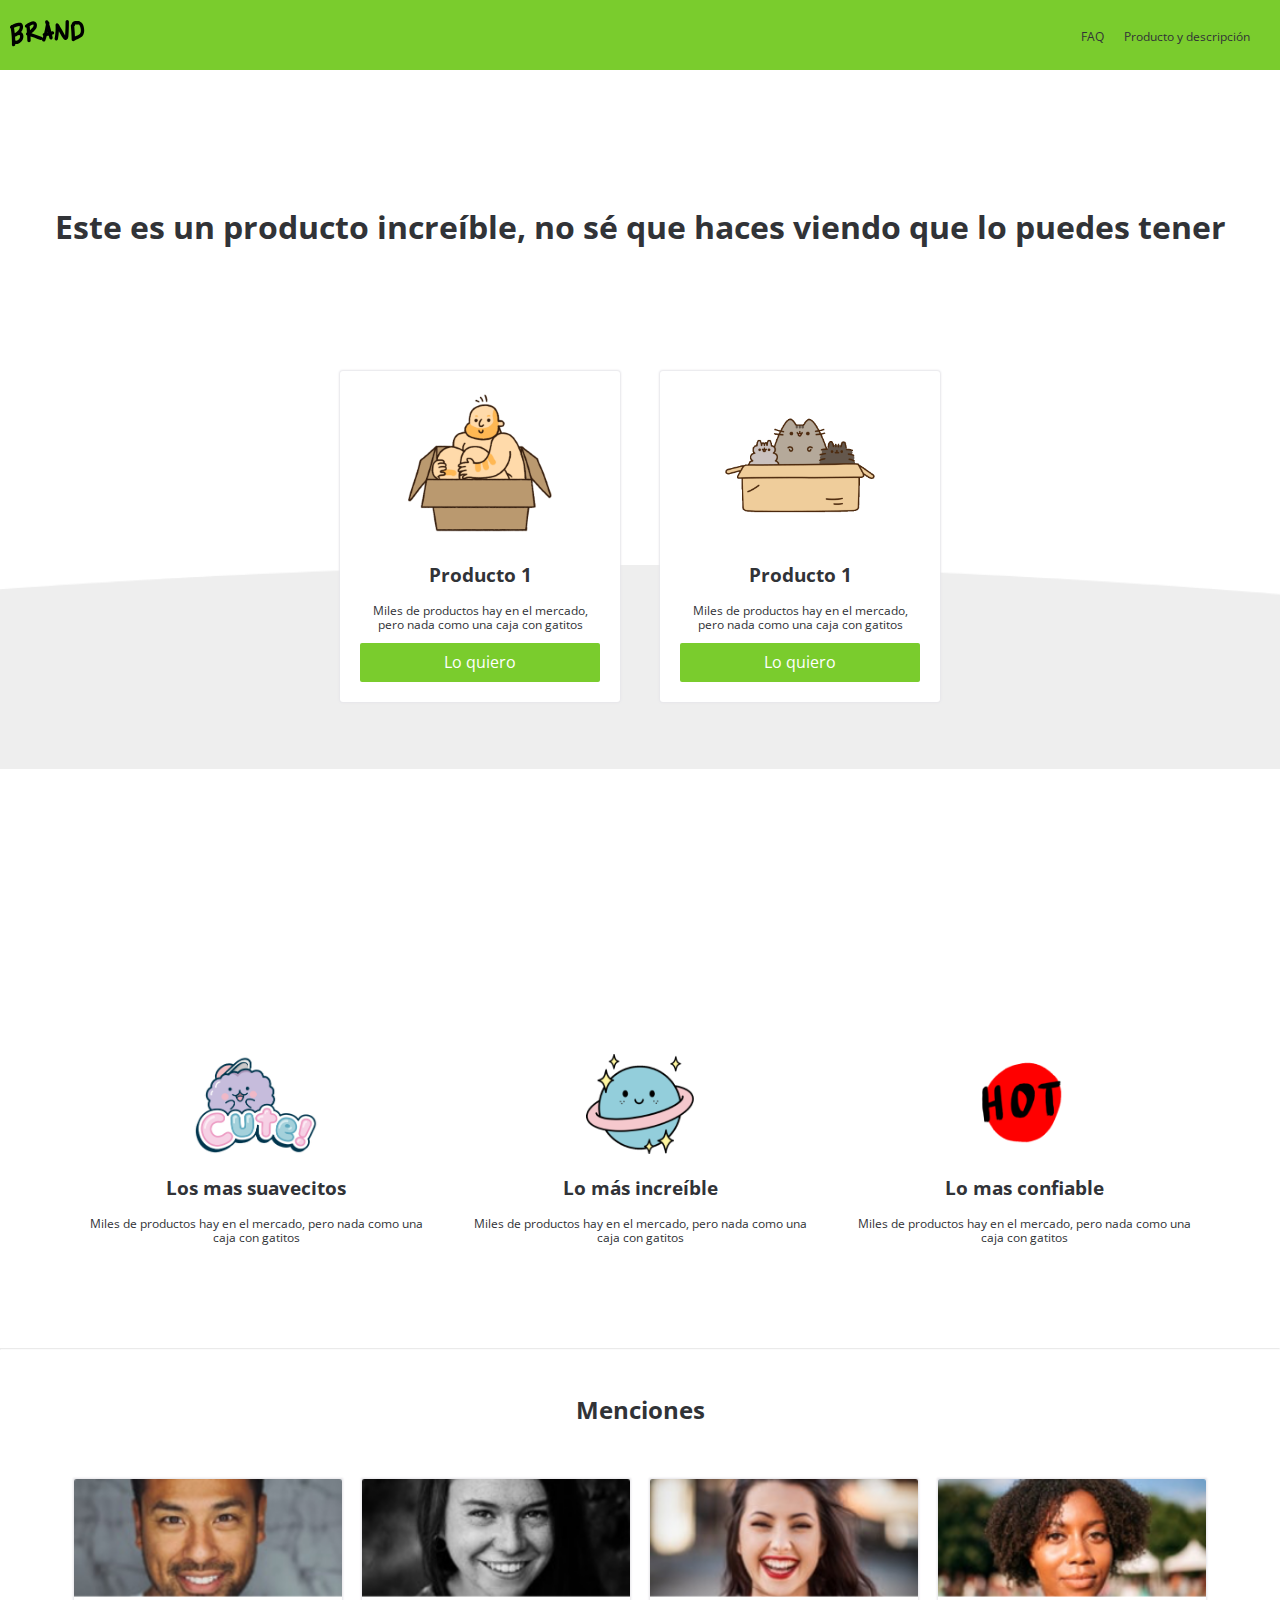
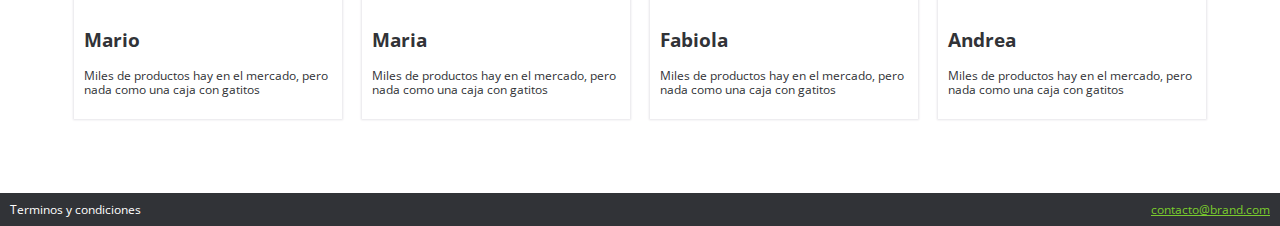
==== portafolio/proyecto1/index.html @ 319ef904 "Primer commit." ====
<!DOCTYPE html>
<html lang="en">
  <head>
    <meta charset="utf-8">
    <meta name="description" content="Este es un sitio de producto genial">
    <!-- Aqui podemos poner algún framework -->

    <!-- Aqui podemos poner algún framework -->
    <link rel="stylesheet" href="css/normalize.css">
    <link rel="stylesheet" href="css/estilos.css">
    <link rel="stylesheet" href="css/mobile.css">
    <link rel="stylesheet" href="css/animations.css">
    <title>Brand - Inicio</title>
    <!-- <title>Brand📦</title> -->

  </head> <!-- Cierra head -->
  <body>

    <!-- navbar -->
    <nav class="top-slide">
      <div class="logo">
        <a href="index.html"><img src="images/logo.png" alt="Brand Logo"></a> 
      </div>
      <div class="menu">
        <ul>
          <li><a href="#">FAQ</a></li>
          <li><a href="producto.html">Producto y descripción</a></li>
        </ul>
      </div>
    </nav>
    <!-- / navbar -->


    <!-- main -->
    <section class="main_section">
      <div class="main fade-in">
        <h1>Este es un producto increíble, no sé que haces viendo que lo puedes tener</h1>
      </div>
      <div class="products">
        <div class="product fadeInUp">
          <div class="content">
            <div class="image-product">
              <img src="images/box1.png" alt="">
            </div>
            <h3>Producto 1</h3>
            <p>Miles de productos hay en el mercado, pero nada como una caja con gatitos</p>
            <a href="venta.html">
              <button class="main_btn">
                Lo quiero
              </button>
            </a>
          </div>
        </div>
        <div class="product fadeInUp">
          <div class="content">
            <div class="image-product">
              <img src="images/box2.png" alt="">
            </div>
            <h3>Producto 1</h3>
            <p>Miles de productos hay en el mercado, pero nada como una caja con gatitos</p>
            <a href="venta.html">
              <button class="main_btn">
                Lo quiero
              </button>
            </a>
          </div>
        </div>
      </div>
    </section>
    <!-- main -->


    <!-- Inicia beneficios -->
    <div class="beneficios">
      <div class="beneficio">
        <div class="content_beneficio">
          <img src="images/b1.png" alt="">
          <h3>Los mas suavecitos</h3>
          <p class="text_beneficio">
            Miles de productos hay en el mercado, pero nada como una caja con gatitos
          </p>
        </div>
      </div>
      <div class="beneficio">
        <div class="content_beneficio">
          <img src="images/b2.png" alt="">
          <h3>Lo más increíble</h3>
          <p class="text_beneficio">
            Miles de productos hay en el mercado, pero nada como una caja con gatitos
          </p>
        </div>
      </div>
      <div class="beneficio">
        <div class="content_beneficio">
          <img src="images/b3.png" alt="">
          <h3>Lo mas confiable</h3>
          <p class="text_beneficio">
            Miles de productos hay en el mercado, pero nada como una caja con gatitos
          </p>
        </div>
      </div>
    </div>
    <!-- Fin beneficios -->
    <hr>
    <!-- Inicia menciones -->
    <h2 class="mention_title">Menciones</h2>
    <div class="mentions">
      <div class="mention">
        <div class="content_mention">
          <img src="images/p1.png" alt="">
          <div class="text">
            <h3>Mario</h3>
            <p>Miles de productos hay en el mercado, pero nada como una caja con gatitos</p>
          </div>
        </div>
      </div>
      <div class="mention">
        <div class="content_mention">
          <img src="images/p2.png" alt="">
          <div class="text">
            <h3>Maria</h3>
            <p>Miles de productos hay en el mercado, pero nada como una caja con gatitos</p>
          </div>
        </div>
      </div>
      <div class="mention">
        <div class="content_mention">
          <img src="images/p3.png" alt="">
          <div class="text">
            <h3>Fabiola</h3>
            <p>Miles de productos hay en el mercado, pero nada como una caja con gatitos</p>
          </div>
        </div>
      </div>
      <div class="mention">
        <div class="content_mention">
          <img src="images/p4.png" alt="">
          <div class="text">
            <h3>Andrea</h3>
            <p>Miles de productos hay en el mercado, pero nada como una caja con gatitos</p>
          </div>
        </div>
      </div>
    </div>
    <!-- Fin de menciones -->
    <!-- Inicio de footer -->
    <footer>
      <div class="option">Terminos y condiciones</div>
      <div class="option contact"><a href="mailto:contacto@brand.com">contacto@brand.com</a></div>
    </footer>
    <!-- Fin de Footer -->

    <!-- Script -->
    <script src="scripts/script.js"></script>
  </body> <!-- Cierra body -->
</html> <!-- Cierra html -->
---- portafolio/proyecto1/css/estilos.css ----
/*
#  ·················
#  ··_______________
#  ·/·___/·___/·___/
#  /·/__(__··|__··)·
#  \___/____/____/··
#  ·················
*/
@import url('https://fonts.googleapis.com/css?family=Open+Sans:400,700');
/*------ Variables */
:root{
  /*------ Colores */
  --green-color: #7ACC2D;
  --black-color: #313337;
  --white-color: white;
  /*------ Tipografía */
  --normal:12px;
  /*------ Espaciado */
  --space:10px;
  --space-2:20px;
  /*------ Box shadow*/
  --box:0px 0 2px 1px #e6e5e9;
}

/* -------------------------------------------  */
html, body{
  margin:0;
  padding: 0;
  font-family: 'Open Sans', sans-serif;
  color: var(--black-color);
}

p, label{
  font-size: var(--normal);
}

nav{
  display: flex;
  justify-content: space-between;
  align-items: center;
  padding: var(--space);
  min-height: 50px;
  background-color: var(--green-color);
}

nav a{
  text-decoration: none;
  color: var(--black-color);
  font-size: var(--normal);
}

nav a:hover{
  color: var(--white-color);
}

nav ul {
  display: flex;
}

nav ul li{
  padding-right: 20px;
  list-style: none;
}

hr{
  opacity: .2;
}

/* ------------------------------------------- MAIN SECTION */

.main_section{
  min-height: 100vh;
  text-align: center;
}

.main {
  margin: 0;
  padding: 0;
  display: flex;
  align-items: center;
  justify-content: center;
  height: 35vh;
  width: 100%;
  position: relative;
}

.main_btn{
  padding: var(--space);
  background-color: var(--green-color);
  width: 100%;
  border: 0px;
  border-radius: 2px;
  cursor: pointer;
  color: var(--white-color);
}
.main_btn:hover{
  background-color: #63a426;
}

/* -------------------------------------------  PRODUCTOS */

.products{
  background-image: url("../images/curve.png");
  background-size: cover;
  background-position: 50% 20vh;
  background-repeat: no-repeat;
  height: 0vh;
  padding: 15% 25vw;
  display: flex;
}

.product{
  padding: 20px;
  margin-top: -226px;
}

.image-product{
  text-align: center;
}

.content{
  padding: 20px;
  background: var(--white-color);
  border-radius: 3px;
  box-shadow: 0px 0 2px 1px #e6e5e9;
}


/* Beneficios */
.beneficios{
  padding: 5%;
  display: flex;
}

.beneficio{
  text-align: center;
  padding: 20px;
}

.beneficio img{
  max-height: 100px
}

.text_beneficio{
  text-align: center;
  /* justify-content: center; */
}

/* Mentions */
.mentions{
  display: flex;
  padding: 0 5% 5% 5%;
}
.mention img{
  width: 100%;
}
.mention_title{
  text-align: center;
  padding: 2%;
}
.mention{
  padding: var(--space);
}
.content_mention{
  box-shadow: 0px 0 2px 1px #e6e5e9;
}
.mention .text{
  padding: var(--space);
}
/* ------------------------------------------- Venta */

.modulo_pago{
background-color:var(--white-color);
box-shadow: var(--box);
padding:var(--space-2);
}

.modulo_pago_images{
  max-width: 150px;
  text-align: center;
  width: 100%;
  margin:auto;
}

.data{
  margin-top: var(--space);
  width: 100%;
  padding: 5px;
  border-radius: 2px;
  border: 1px solid var(--black-color);
  box-sizing: border-box;
}

.modulo_pago .main_btn{
      margin-top: 10px;
}


/* ------------------------------------------- Footer */
footer{
  display: flex;
  justify-content: space-between;
  font-size: var(--normal);
  background-color: var(--black-color);
  padding: var(--space);
  color: var(--white-color);
}
.contact a{
  color: var(--green-color);
}
---- portafolio/proyecto1/css/mobile.css ----
/*
#  ····················__····_·__···
#  ···____·___··____··/·/_··(_)·/__·
#  ··/·__·`__·\/·__·\/·__·\/·/·/·_·\
#  ·/·/·/·/·/·/·/_/·/·/_/·/·/·/··__/
#  /_/·/_/·/_/\____/_.___/_/_/\___/·
#  ································· */

@media (max-width: 1200px) {

  .main_section{
    padding: 0% 20%;
  }
  .products{
    display: block;
    height: auto;
    padding: 5%;
  }
  .product{
    margin-top: auto;
  }
  .beneficios{
    padding: 0% 10%;
    /* display: initial; */
  }
  .mentions{
    padding: 0% 10%;
    /* display: initial; */
  }
}

@media (max-width: 650px) {

  .main_section{
    padding: 5%;
  }
  .products{
    display: block;
    height: auto;
    padding: 5%;
  }
  .product{
    margin-top: auto;
  }
  .beneficios{
    display: initial;
  }
  .mentions{
    display: initial;
  }
}
---- portafolio/proyecto1/css/animations.css ----
/*
#  ···············_·················__··_·················
#  ··____·_____··(_)___·___··____·_/·/_(_)___··____··_____
#  ·/·__·`/·__·\/·/·__·`__·\/·__·`/·__/·/·__·\/·__·\/·___/
#  /·/_/·/·/·/·/·/·/·/·/·/·/·/_/·/·/_/·/·/_/·/·/·/·(__··)·
#  \__,_/_/·/_/_/_/·/_/·/_/\__,_/\__/_/\____/_/·/_/____/··
#  ·······················································
*/
/* https://daneden.github.io/animate.css/ */

.fadeIn{
  -webkit-animation-duration: 4s;
  animation-duration: 4s;
  -webkit-animation-fill-mode: both;
  animation-fill-mode: both;
  -webkit-animation-name: fadeIn;
  animation-name: fadeIn;
}

@keyframes fadeIn{
  from{
    opacity: 0;
  }
  to{
    opacity: 1;
  }
}

.fadeInDown{
  -webkit-animation-duration: 1s;
  animation-duration: 1s;
  -webkit-animation-fill-mode: both;
  animation-fill-mode: both;
  -webkit-animation-name: fadeInDown;
  animation-name: fadeInDown;
}

@-webkit-keyframes fadeInDown {
  from {
    opacity: 0;
    -webkit-transform: translate3d(0, -100%, 0);
    transform: translate3d(0, -100%, 0);
  }

  to {
    opacity: 1;
    -webkit-transform: translate3d(0, 0, 0);
    transform: translate3d(0, 0, 0);
  }
}

@keyframes fadeInDown {
  from {
    opacity: 0;
    -webkit-transform: translate3d(0, -100%, 0);
    transform: translate3d(0, -100%, 0);
  }

  to {
    opacity: 1;
    -webkit-transform: translate3d(0, 0, 0);
    transform: translate3d(0, 0, 0);
  }
}



.fadeInUp {
  -webkit-animation-duration: 1s;
  animation-duration: 1s;
  -webkit-animation-fill-mode: both;
  animation-fill-mode: both;
  -webkit-animation-name: fadeInUp;
  animation-name: fadeInUp;
}

@-webkit-keyframes fadeInUp {
  from {
    opacity: 0;
    -webkit-transform: translate3d(0, 100%, 0);
    transform: translate3d(0, 100%, 0);
  }

  to {
    opacity: 1;
    -webkit-transform: translate3d(0, 0, 0);
    transform: translate3d(0, 0, 0);
  }
}

@keyframes fadeInUp {
  from {
    opacity: 0;
    -webkit-transform: translate3d(0, 100%, 0);
    transform: translate3d(0, 100%, 0);
  }

  to {
    opacity: 1;
    -webkit-transform: translate3d(0, 0, 0);
    transform: translate3d(0, 0, 0);
  }
}
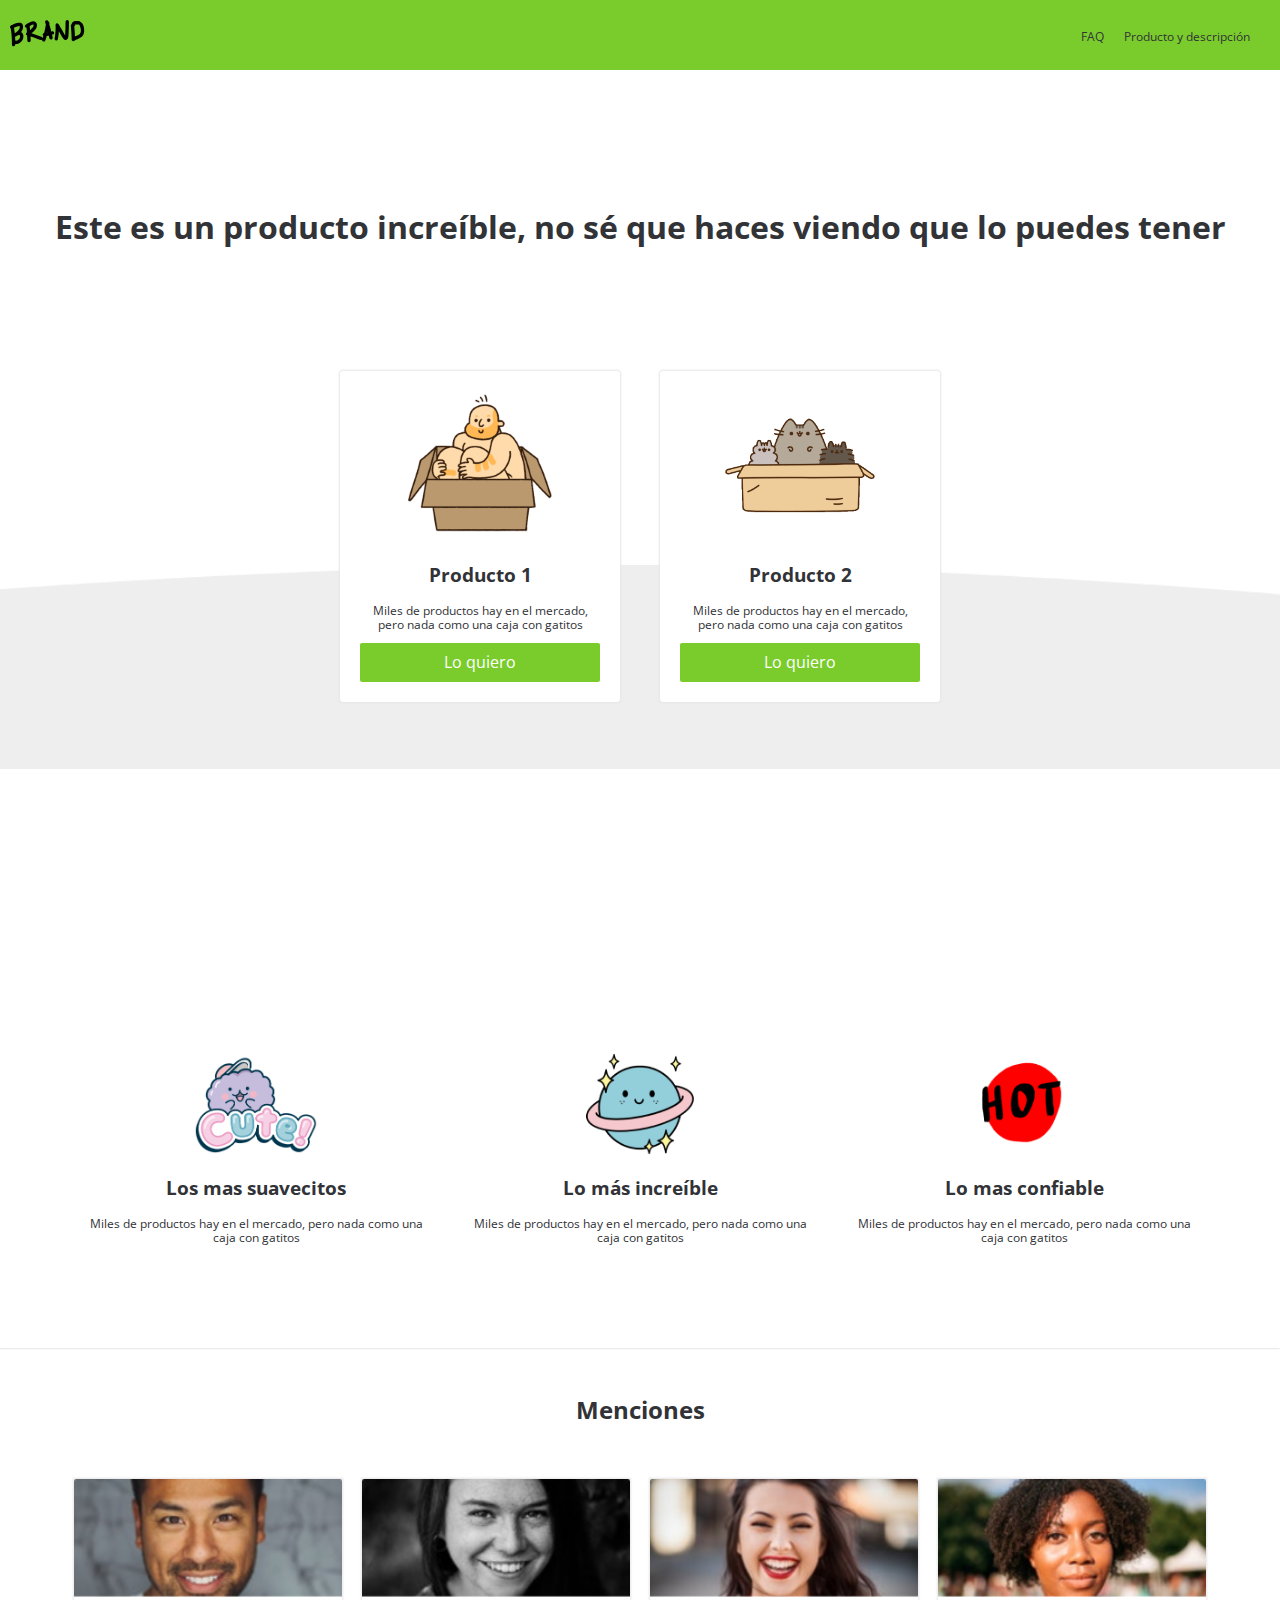
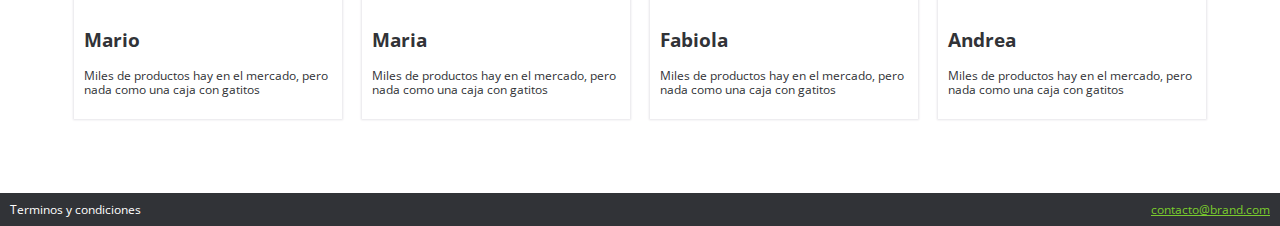
==== commit 36820c9d: "Arreglo de la descripcion de cada proyecto y mejoras en el diseño responsive" ====
--- a/portafolio/proyecto1/index.html
+++ b/portafolio/proyecto1/index.html
@@ -56,7 +56,7 @@
             <div class="image-product">
               <img src="images/box2.png" alt="">
             </div>
-            <h3>Producto 1</h3>
+            <h3>Producto 2</h3>
             <p>Miles de productos hay en el mercado, pero nada como una caja con gatitos</p>
             <a href="venta.html">
               <button class="main_btn">
